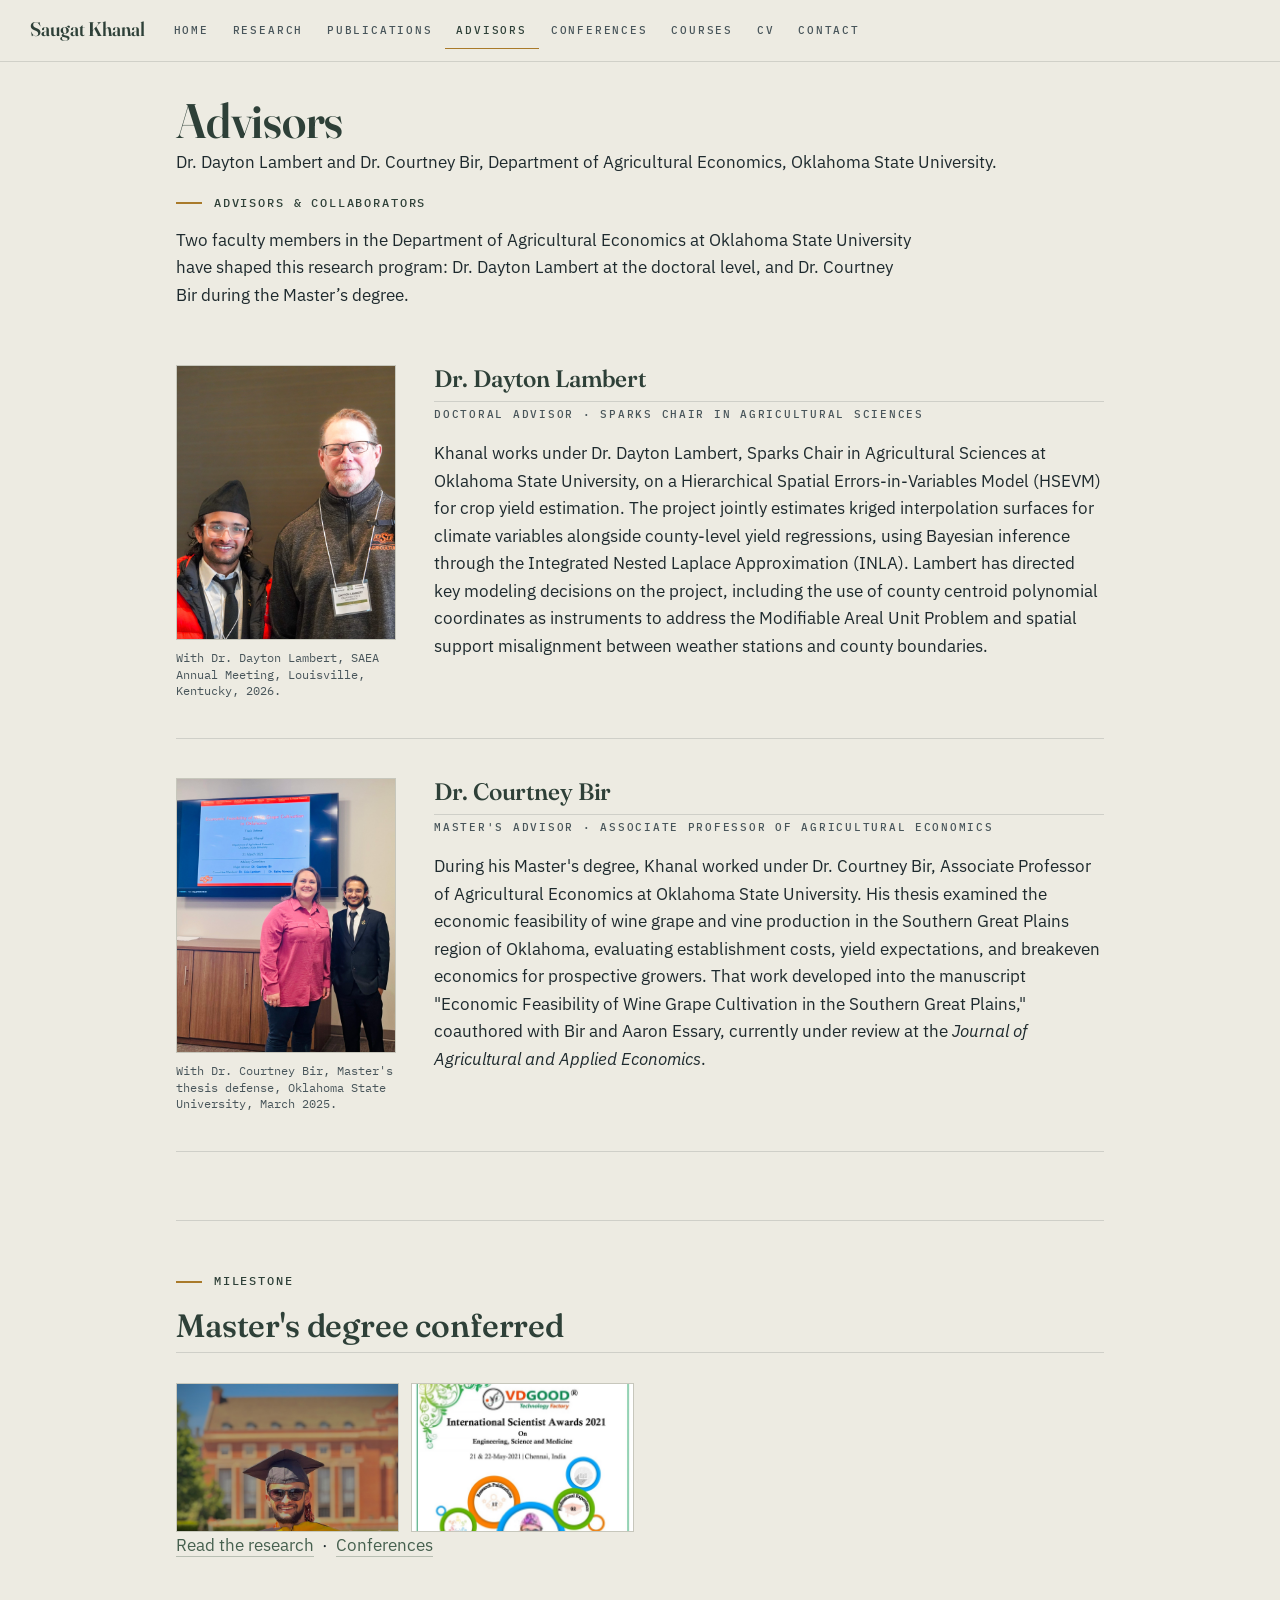
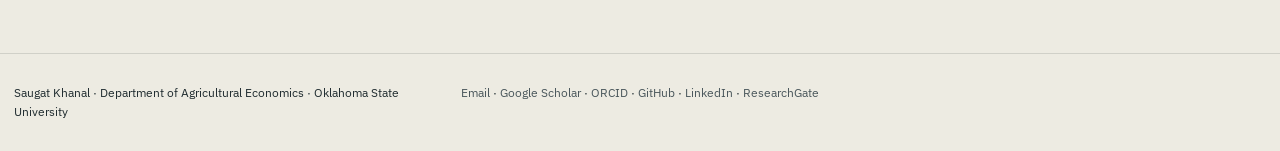
==== advisors.html @ f4652883 "Built site for gh-pages" ====
<!DOCTYPE html>
<html xmlns="http://www.w3.org/1999/xhtml" lang="en" xml:lang="en"><head>

<meta charset="utf-8">
<meta name="generator" content="quarto-1.10.18">

<meta name="viewport" content="width=device-width, initial-scale=1.0, user-scalable=yes">

<meta name="description" content="Dr.&nbsp;Dayton Lambert and Dr.&nbsp;Courtney Bir, Department of Agricultural Economics, Oklahoma State University.">

<title>Advisors – Saugat Khanal</title>
<style>
/* Default styles provided by pandoc.
** See https://pandoc.org/MANUAL.html#variables-for-html for config info.
*/
span.smallcaps{font-variant: small-caps;}
div.columns{display: flex; gap: 1.5em;}
div.column{flex: auto;}
@media screen {
div.columns{gap: min(4vw, 1.5em);}
div.column{overflow-x: auto;}
}
div.hanging-indent{margin-left: 1.5em; text-indent: -1.5em;}
ul.task-list{list-style: none;}
ul.task-list li input[type="checkbox"] {
  width: 0.8em;
  margin: 0 0.8em 0.2em -1em; /* quarto-specific, see https://github.com/quarto-dev/quarto-cli/issues/4556 */ 
  vertical-align: middle;
}
</style>


<script src="site_libs/quarto-nav/quarto-nav.js"></script>
<script src="site_libs/quarto-nav/headroom.min.js"></script>
<link href="./assets/images/favicon.svg" rel="icon" type="image/svg+xml">
<script src="site_libs/clipboard/clipboard.min.js"></script>
<script src="site_libs/quarto-html/quarto.js" type="module"></script>
<script src="site_libs/quarto-html/tabsets/tabsets.js" type="module"></script>
<script src="site_libs/quarto-html/popper.min.js"></script>
<script src="site_libs/quarto-html/tippy.umd.min.js"></script>
<link href="site_libs/quarto-html/tippy.css" rel="stylesheet">
<link href="site_libs/quarto-html/quarto-syntax-highlighting-c7e68cbf4fd09285039b7e9a23f813c3.css" rel="stylesheet" id="quarto-text-highlighting-styles">
<script src="site_libs/bootstrap/bootstrap.min.js"></script>
<link href="site_libs/bootstrap/bootstrap-icons.css" rel="stylesheet">
<link href="site_libs/bootstrap/bootstrap-fac0b4073de7411f6df9f68bcbe34efd.min.css" rel="stylesheet" append-hash="true" id="quarto-bootstrap" data-mode="light">
<script id="quarto-search-options" type="application/json">{
  "language": {
    "search-no-results-text": "No results",
    "search-matching-documents-text": "matching documents",
    "search-copy-link-title": "Copy link to search",
    "search-hide-matches-text": "Hide additional matches",
    "search-more-match-text": "more match in this document",
    "search-more-matches-text": "more matches in this document",
    "search-clear-button-title": "Clear",
    "search-text-placeholder": "",
    "search-detached-cancel-button-title": "Cancel",
    "search-submit-button-title": "Submit",
    "search-label": "Search"
  }
}</script>
<link rel="preconnect" href="https://fonts.googleapis.com">
<link rel="preconnect" href="https://fonts.gstatic.com" crossorigin="">
<link href="https://fonts.googleapis.com/css2?family=Fraunces:opsz,wght@9..144,400;9..144,500;9..144,600&amp;family=IBM+Plex+Mono:wght@400;500&amp;family=IBM+Plex+Sans:ital,wght@0,400;0,500;0,600;1,400&amp;display=swap" rel="stylesheet">
<meta name="author" content="Saugat Khanal">


<meta property="og:title" content="Advisors – Saugat Khanal">
<meta property="og:description" content="Dr.&nbsp;Dayton Lambert and Dr.&nbsp;Courtney Bir, Department of Agricultural Economics, Oklahoma State University.">
<meta property="og:image" content="https://saugat2000.github.io/academic-site/assets/images/lambert.jpg">
<meta property="og:site_name" content="Saugat Khanal">
<meta property="og:image:alt" content="Saugat Khanal with Dr. Dayton Lambert at the SAEA 2026 Annual Meeting">
</head>

<body class="nav-fixed fullcontent quarto-light">

<div id="quarto-search-results"></div>
  <header id="quarto-header" class="headroom fixed-top">
    <nav class="navbar navbar-expand-lg " data-bs-theme="dark">
      <div class="navbar-container container-fluid">
      <div class="navbar-brand-container mx-auto">
    <a class="navbar-brand" href="./index.html">
    <span class="navbar-title">Saugat Khanal</span>
    </a>
  </div>
          <button class="navbar-toggler" type="button" data-bs-toggle="collapse" data-bs-target="#navbarCollapse" aria-controls="navbarCollapse" role="menu" aria-expanded="false" aria-label="Toggle navigation" onclick="if (window.quartoToggleHeadroom) { window.quartoToggleHeadroom(); }">
  <span class="navbar-toggler-icon"></span>
</button>
          <div class="collapse navbar-collapse" id="navbarCollapse">
            <ul class="navbar-nav navbar-nav-scroll me-auto">
  <li class="nav-item">
    <a class="nav-link" href="./index.html"> 
<span class="menu-text">Home</span></a>
  </li>  
  <li class="nav-item">
    <a class="nav-link" href="./research.html"> 
<span class="menu-text">Research</span></a>
  </li>  
  <li class="nav-item">
    <a class="nav-link" href="./publications.html"> 
<span class="menu-text">Publications</span></a>
  </li>  
  <li class="nav-item">
    <a class="nav-link active" href="./advisors.html" aria-current="page"> 
<span class="menu-text">Advisors</span></a>
  </li>  
  <li class="nav-item">
    <a class="nav-link" href="./conferences.html"> 
<span class="menu-text">Conferences</span></a>
  </li>  
  <li class="nav-item">
    <a class="nav-link" href="./courses.html"> 
<span class="menu-text">Courses</span></a>
  </li>  
  <li class="nav-item">
    <a class="nav-link" href="./cv.html"> 
<span class="menu-text">CV</span></a>
  </li>  
  <li class="nav-item">
    <a class="nav-link" href="./contact.html"> 
<span class="menu-text">Contact</span></a>
  </li>  
</ul>
          </div> <!-- /navcollapse -->
            <div class="quarto-navbar-tools">
</div>
      </div> <!-- /container-fluid -->
    </nav>
</header>
<!-- content -->
<div id="quarto-content" class="quarto-container page-columns page-rows-contents page-layout-article page-navbar">
<!-- sidebar -->
<!-- margin-sidebar -->
    
<!-- main -->
<main class="content" id="quarto-document-content">

<header id="title-block-header" class="quarto-title-block default">
<div class="quarto-title">
<h1 class="title">Advisors</h1>
</div>

<div>
  <div class="description">
    Dr.&nbsp;Dayton Lambert and Dr.&nbsp;Courtney Bir, Department of Agricultural Economics, Oklahoma State University.
  </div>
</div>


<div class="quarto-title-meta">

    
  
    
  </div>
  


</header>


<div class="eyebrow">Advisors &amp; collaborators</div>
<p>Two faculty members in the Department of Agricultural Economics at Oklahoma State University have shaped this research program: Dr.&nbsp;Dayton Lambert at the doctoral level, and Dr.&nbsp;Courtney Bir during the Master’s degree.</p>
<div class="person">
  <div>
    <img class="person__photo" src="assets/images/lambert.jpg" alt="Saugat Khanal with Dr. Dayton Lambert at the SAEA 2026 Annual Meeting">
    <div class="person__caption">With Dr. Dayton Lambert, SAEA Annual Meeting, Louisville, Kentucky, 2026.</div>
  </div>
  <div>
    <h2 class="person__name">Dr. Dayton Lambert</h2>
    <div class="person__role">Doctoral advisor · Sparks Chair in Agricultural Sciences</div>
    <p>
      Khanal works under Dr. Dayton Lambert, Sparks Chair in Agricultural
      Sciences at Oklahoma State University, on a Hierarchical Spatial
      Errors-in-Variables Model (HSEVM) for crop yield estimation. The project
      jointly estimates kriged interpolation surfaces for climate variables
      alongside county-level yield regressions, using Bayesian inference through
      the Integrated Nested Laplace Approximation (INLA). Lambert has directed
      key modeling decisions on the project, including the use of county
      centroid polynomial coordinates as instruments to address the Modifiable
      Areal Unit Problem and spatial support misalignment between weather
      stations and county boundaries.
    </p>
  </div>
</div>
<div class="person">
  <div>
    <img class="person__photo" src="assets/images/bir.jpg" alt="Saugat Khanal with Dr. Courtney Bir at his Master's thesis defense">
    <div class="person__caption">With Dr. Courtney Bir, Master's thesis defense, Oklahoma State University, March 2025.</div>
  </div>
  <div>
    <h2 class="person__name">Dr. Courtney Bir</h2>
    <div class="person__role">Master's advisor · Associate Professor of Agricultural Economics</div>
    <p>
      During his Master's degree, Khanal worked under Dr. Courtney Bir,
      Associate Professor of Agricultural Economics at Oklahoma State
      University. His thesis examined the economic feasibility of wine grape and
      vine production in the Southern Great Plains region of Oklahoma,
      evaluating establishment costs, yield expectations, and breakeven
      economics for prospective growers. That work developed into the manuscript
      "Economic Feasibility of Wine Grape Cultivation in the Southern Great
      Plains," coauthored with Bir and Aaron Essary, currently under review at
      the <em>Journal of Agricultural and Applied Economics</em>.
    </p>
  </div>
</div>
<div class="section-head">
  <div class="eyebrow">Milestone</div>
  <h2>Master's degree conferred</h2>
</div>
<div class="gallery">
  <img src="assets/images/graduation.jpg" alt="Saugat Khanal at his Master's graduation, Oklahoma State University" loading="lazy">
  <img src="assets/images/award.jpg" alt="International Scientist Award (Emerging Scientist Award) certificate" loading="lazy">
</div>
<p><a href="./research.html">Read the research</a> &nbsp;·&nbsp; <a href="./conferences.html">Conferences</a></p>



</main> <!-- /main -->
<script id="quarto-html-after-body" type="application/javascript">
  window.document.addEventListener("DOMContentLoaded", function (event) {
    const isCodeAnnotation = (el) => {
      for (const clz of el.classList) {
        if (clz.startsWith('code-annotation-')) {                     
          return true;
        }
      }
      return false;
    }
    const onCopySuccess = function(e) {
      // button target
      const button = e.trigger;
      // don't keep focus
      button.blur();
      // flash "checked"
      button.classList.add('code-copy-button-checked');
      var currentTitle = button.getAttribute("title");
      button.setAttribute("title", "Copied!");
      let tooltip;
      if (window.bootstrap) {
        button.setAttribute("data-bs-toggle", "tooltip");
        button.setAttribute("data-bs-placement", "left");
        button.setAttribute("data-bs-title", "Copied!");
        tooltip = new bootstrap.Tooltip(button, 
          { trigger: "manual", 
            customClass: "code-copy-button-tooltip",
            offset: [0, -8]});
        tooltip.show();    
      }
      setTimeout(function() {
        if (tooltip) {
          tooltip.hide();
          button.removeAttribute("data-bs-title");
          button.removeAttribute("data-bs-toggle");
          button.removeAttribute("data-bs-placement");
        }
        button.setAttribute("title", currentTitle);
        button.classList.remove('code-copy-button-checked');
      }, 1000);
      // clear code selection
      e.clearSelection();
    }
    const getTextToCopy = function(trigger) {
      const outerScaffold = trigger.parentElement.cloneNode(true);
      const codeEl = outerScaffold.querySelector('code');
      for (const childEl of codeEl.children) {
        if (isCodeAnnotation(childEl)) {
          childEl.remove();
        }
      }
      return codeEl.innerText;
    }
    const clipboard = new window.ClipboardJS('.code-copy-button:not([data-in-quarto-modal])', {
      text: getTextToCopy
    });
    clipboard.on('success', onCopySuccess);
    if (window.document.getElementById('quarto-embedded-source-code-modal')) {
      const clipboardModal = new window.ClipboardJS('.code-copy-button[data-in-quarto-modal]', {
        text: getTextToCopy,
        container: window.document.getElementById('quarto-embedded-source-code-modal')
      });
      clipboardModal.on('success', onCopySuccess);
    }
      var localhostRegex = new RegExp(/^(?:http|https):\/\/localhost\:?[0-9]*\//);
      var mailtoRegex = new RegExp(/^mailto:/);
        var filterRegex = new RegExp("https:\/\/saugat2000\.github\.io\/academic-site\/");
      var isInternal = (href) => {
          return filterRegex.test(href) || localhostRegex.test(href) || mailtoRegex.test(href);
      }
      // Inspect non-navigation links and adorn them if external
     var links = window.document.querySelectorAll('a[href]:not(.nav-link):not(.navbar-brand):not(.toc-action):not(.sidebar-link):not(.sidebar-item-toggle):not(.pagination-link):not(.no-external):not([aria-hidden]):not(.dropdown-item):not(.quarto-navigation-tool):not(.about-link)');
      for (var i=0; i<links.length; i++) {
        const link = links[i];
        if (!isInternal(link.href)) {
          // undo the damage that might have been done by quarto-nav.js in the case of
          // links that we want to consider external
          if (link.dataset.originalHref !== undefined) {
            link.href = link.dataset.originalHref;
          }
            // target, if specified
            link.setAttribute("target", "_blank");
            if (link.getAttribute("rel") === null) {
              link.setAttribute("rel", "noopener");
            }
        }
      }
    function tippyHover(el, contentFn, onTriggerFn, onUntriggerFn) {
      const config = {
        allowHTML: true,
        maxWidth: 500,
        delay: 100,
        arrow: false,
        appendTo: function(el) {
            return el.parentElement;
        },
        interactive: true,
        interactiveBorder: 10,
        theme: 'quarto',
        placement: 'bottom-start',
      };
      if (contentFn) {
        config.content = contentFn;
      }
      if (onTriggerFn) {
        config.onTrigger = onTriggerFn;
      }
      if (onUntriggerFn) {
        config.onUntrigger = onUntriggerFn;
      }
      window.tippy(el, config); 
    }
    const noterefs = window.document.querySelectorAll('a[role="doc-noteref"]');
    for (var i=0; i<noterefs.length; i++) {
      const ref = noterefs[i];
      tippyHover(ref, function() {
        // use id or data attribute instead here
        let href = ref.getAttribute('data-footnote-href') || ref.getAttribute('href');
        try { href = new URL(href).hash; } catch {}
        const id = href.replace(/^#\/?/, "");
        const note = window.document.getElementById(id);
        if (note) {
          return note.innerHTML;
        } else {
          return "";
        }
      });
    }
    const xrefs = window.document.querySelectorAll('a.quarto-xref');
    const processXRef = (id, note) => {
      // Strip column container classes
      const stripColumnClz = (el) => {
        el.classList.remove("page-full", "page-columns");
        if (el.children) {
          for (const child of el.children) {
            stripColumnClz(child);
          }
        }
      }
      stripColumnClz(note)
      if (id === null || id.startsWith('sec-')) {
        // Special case sections, only their first couple elements
        const container = document.createElement("div");
        if (note.children && note.children.length > 2) {
          container.appendChild(note.children[0].cloneNode(true));
          for (let i = 1; i < note.children.length; i++) {
            const child = note.children[i];
            if (child.tagName === "P" && child.innerText === "") {
              continue;
            } else {
              container.appendChild(child.cloneNode(true));
              break;
            }
          }
          if (window.Quarto?.typesetMath) {
            window.Quarto.typesetMath(container);
          }
          return container.innerHTML
        } else {
          if (window.Quarto?.typesetMath) {
            window.Quarto.typesetMath(note);
          }
          return note.innerHTML;
        }
      } else {
        // Remove any anchor links if they are present
        const anchorLink = note.querySelector('a.anchorjs-link');
        if (anchorLink) {
          anchorLink.remove();
        }
        if (window.Quarto?.typesetMath) {
          window.Quarto.typesetMath(note);
        }
        if (note.classList.contains("callout")) {
          return note.outerHTML;
        } else {
          return note.innerHTML;
        }
      }
    }
    for (var i=0; i<xrefs.length; i++) {
      const xref = xrefs[i];
      tippyHover(xref, undefined, function(instance) {
        instance.disable();
        let url = xref.getAttribute('href');
        let hash = undefined; 
        if (url.startsWith('#')) {
          hash = url;
        } else {
          try { hash = new URL(url).hash; } catch {}
        }
        if (hash) {
          const id = hash.replace(/^#\/?/, "");
          const note = window.document.getElementById(id);
          if (note !== null) {
            try {
              const html = processXRef(id, note.cloneNode(true));
              instance.setContent(html);
            } finally {
              instance.enable();
              instance.show();
            }
          } else {
            // See if we can fetch this
            fetch(url.split('#')[0])
            .then(res => res.text())
            .then(html => {
              const parser = new DOMParser();
              const htmlDoc = parser.parseFromString(html, "text/html");
              const note = htmlDoc.getElementById(id);
              if (note !== null) {
                const html = processXRef(id, note);
                instance.setContent(html);
              } 
            }).finally(() => {
              instance.enable();
              instance.show();
            });
          }
        } else {
          // See if we can fetch a full url (with no hash to target)
          // This is a special case and we should probably do some content thinning / targeting
          fetch(url)
          .then(res => res.text())
          .then(html => {
            const parser = new DOMParser();
            const htmlDoc = parser.parseFromString(html, "text/html");
            const note = htmlDoc.querySelector('main.content');
            if (note !== null) {
              // This should only happen for chapter cross references
              // (since there is no id in the URL)
              // remove the first header
              if (note.children.length > 0 && note.children[0].tagName === "HEADER") {
                note.children[0].remove();
              }
              const html = processXRef(null, note);
              instance.setContent(html);
            } 
          }).finally(() => {
            instance.enable();
            instance.show();
          });
        }
      }, function(instance) {
      });
    }
        let selectedAnnoteEl;
        const selectorForAnnotation = ( cell, annotation) => {
          let cellAttr = 'data-code-cell="' + cell + '"';
          let lineAttr = 'data-code-annotation="' +  annotation + '"';
          const selector = 'span[' + cellAttr + '][' + lineAttr + ']';
          return selector;
        }
        const selectCodeLines = (annoteEl) => {
          const doc = window.document;
          const targetCell = annoteEl.getAttribute("data-target-cell");
          const targetAnnotation = annoteEl.getAttribute("data-target-annotation");
          const annoteSpan = window.document.querySelector(selectorForAnnotation(targetCell, targetAnnotation));
          const lines = annoteSpan.getAttribute("data-code-lines").split(",");
          const lineIds = lines.map((line) => {
            return targetCell + "-" + line;
          })
          let top = null;
          let height = null;
          let parent = null;
          if (lineIds.length > 0) {
              //compute the position of the single el (top and bottom and make a div)
              const el = window.document.getElementById(lineIds[0]);
              top = el.offsetTop;
              height = el.offsetHeight;
              parent = el.parentElement.parentElement;
            if (lineIds.length > 1) {
              const lastEl = window.document.getElementById(lineIds[lineIds.length - 1]);
              const bottom = lastEl.offsetTop + lastEl.offsetHeight;
              height = bottom - top;
            }
            if (top !== null && height !== null && parent !== null) {
              // cook up a div (if necessary) and position it 
              let div = window.document.getElementById("code-annotation-line-highlight");
              if (div === null) {
                div = window.document.createElement("div");
                div.setAttribute("id", "code-annotation-line-highlight");
                div.style.position = 'absolute';
                parent.appendChild(div);
              }
              div.style.top = top - 2 + "px";
              div.style.height = height + 4 + "px";
              div.style.left = 0;
              let gutterDiv = window.document.getElementById("code-annotation-line-highlight-gutter");
              if (gutterDiv === null) {
                gutterDiv = window.document.createElement("div");
                gutterDiv.setAttribute("id", "code-annotation-line-highlight-gutter");
                gutterDiv.style.position = 'absolute';
                const codeCell = window.document.getElementById(targetCell);
                const gutter = codeCell.querySelector('.code-annotation-gutter');
                gutter.appendChild(gutterDiv);
              }
              gutterDiv.style.top = top - 2 + "px";
              gutterDiv.style.height = height + 4 + "px";
            }
            selectedAnnoteEl = annoteEl;
          }
        };
        const unselectCodeLines = () => {
          const elementsIds = ["code-annotation-line-highlight", "code-annotation-line-highlight-gutter"];
          elementsIds.forEach((elId) => {
            const div = window.document.getElementById(elId);
            if (div) {
              div.remove();
            }
          });
          selectedAnnoteEl = undefined;
        };
          // Handle positioning of the toggle
      window.addEventListener(
        "resize",
        throttle(() => {
          elRect = undefined;
          if (selectedAnnoteEl) {
            selectCodeLines(selectedAnnoteEl);
          }
        }, 10)
      );
      function throttle(fn, ms) {
      let throttle = false;
      let timer;
        return (...args) => {
          if(!throttle) { // first call gets through
              fn.apply(this, args);
              throttle = true;
          } else { // all the others get throttled
              if(timer) clearTimeout(timer); // cancel #2
              timer = setTimeout(() => {
                fn.apply(this, args);
                timer = throttle = false;
              }, ms);
          }
        };
      }
        // Attach click handler to the DT
        const annoteDls = window.document.querySelectorAll('dt[data-target-cell]');
        for (const annoteDlNode of annoteDls) {
          annoteDlNode.addEventListener('click', (event) => {
            const clickedEl = event.target;
            if (clickedEl !== selectedAnnoteEl) {
              unselectCodeLines();
              const activeEl = window.document.querySelector('dt[data-target-cell].code-annotation-active');
              if (activeEl) {
                activeEl.classList.remove('code-annotation-active');
              }
              selectCodeLines(clickedEl);
              clickedEl.classList.add('code-annotation-active');
            } else {
              // Unselect the line
              unselectCodeLines();
              clickedEl.classList.remove('code-annotation-active');
            }
          });
        }
    const findCites = (el) => {
      const parentEl = el.parentElement;
      if (parentEl) {
        const cites = parentEl.dataset.cites;
        if (cites) {
          return {
            el,
            cites: cites.split(' ')
          };
        } else {
          return findCites(el.parentElement)
        }
      } else {
        return undefined;
      }
    };
    var bibliorefs = window.document.querySelectorAll('a[role="doc-biblioref"]');
    for (var i=0; i<bibliorefs.length; i++) {
      const ref = bibliorefs[i];
      const citeInfo = findCites(ref);
      if (citeInfo) {
        tippyHover(citeInfo.el, function() {
          var popup = window.document.createElement('div');
          citeInfo.cites.forEach(function(cite) {
            var citeDiv = window.document.createElement('div');
            citeDiv.classList.add('hanging-indent');
            citeDiv.classList.add('csl-entry');
            var biblioDiv = window.document.getElementById('ref-' + cite);
            if (biblioDiv) {
              citeDiv.innerHTML = biblioDiv.innerHTML;
            }
            popup.appendChild(citeDiv);
          });
          return popup.innerHTML;
        });
      }
    }
  });
  </script>
</div> <!-- /content -->
<footer class="footer">
  <div class="nav-footer">
    <div class="nav-footer-left">
<p>Saugat Khanal · Department of Agricultural Economics · Oklahoma State University</p>
</div>   
    <div class="nav-footer-center">
<p><a href="mailto:saugat.khanal@okstate.edu">Email</a> · <a href="https://scholar.google.com/citations?user=a7dtE0YAAAAJ&amp;hl=en">Google Scholar</a> · <a href="https://orcid.org/0000-0002-9146-7428">ORCID</a> · <a href="https://github.com/Saugat2000">GitHub</a> · <a href="https://www.linkedin.com/in/saugat-khanal-714090275/">LinkedIn</a> · <a href="https://www.researchgate.net/profile/Saugat-Khanal-3?ev=hdr_xprf">ResearchGate</a></p>
</div>
    <div class="nav-footer-right">
      &nbsp;
    </div>
  </div>
</footer>




</body></html>
---- site_libs/quarto-html/tippy.css ----
.tippy-box[data-animation=fade][data-state=hidden]{opacity:0}[data-tippy-root]{max-width:calc(100vw - 10px)}.tippy-box{position:relative;background-color:#333;color:#fff;border-radius:4px;font-size:14px;line-height:1.4;white-space:normal;outline:0;transition-property:transform,visibility,opacity}.tippy-box[data-placement^=top]>.tippy-arrow{bottom:0}.tippy-box[data-placement^=top]>.tippy-arrow:before{bottom:-7px;left:0;border-width:8px 8px 0;border-top-color:initial;transform-origin:center top}.tippy-box[data-placement^=bottom]>.tippy-arrow{top:0}.tippy-box[data-placement^=bottom]>.tippy-arrow:before{top:-7px;left:0;border-width:0 8px 8px;border-bottom-color:initial;transform-origin:center bottom}.tippy-box[data-placement^=left]>.tippy-arrow{right:0}.tippy-box[data-placement^=left]>.tippy-arrow:before{border-width:8px 0 8px 8px;border-left-color:initial;right:-7px;transform-origin:center left}.tippy-box[data-placement^=right]>.tippy-arrow{left:0}.tippy-box[data-placement^=right]>.tippy-arrow:before{left:-7px;border-width:8px 8px 8px 0;border-right-color:initial;transform-origin:center right}.tippy-box[data-inertia][data-state=visible]{transition-timing-function:cubic-bezier(.54,1.5,.38,1.11)}.tippy-arrow{width:16px;height:16px;color:#333}.tippy-arrow:before{content:"";position:absolute;border-color:transparent;border-style:solid}.tippy-content{position:relative;padding:5px 9px;z-index:1}
---- site_libs/quarto-html/quarto-syntax-highlighting-c7e68cbf4fd09285039b7e9a23f813c3.css ----
/* quarto syntax highlight colors */
:root {
  --quarto-hl-ot-color: #003B4F;
  --quarto-hl-at-color: #657422;
  --quarto-hl-ss-color: #20794D;
  --quarto-hl-an-color: #5E5E5E;
  --quarto-hl-fu-color: #4758AB;
  --quarto-hl-st-color: #20794D;
  --quarto-hl-cf-color: #003B4F;
  --quarto-hl-op-color: #5E5E5E;
  --quarto-hl-er-color: #AD0000;
  --quarto-hl-bn-color: #AD0000;
  --quarto-hl-al-color: #AD0000;
  --quarto-hl-va-color: #111111;
  --quarto-hl-bu-color: inherit;
  --quarto-hl-ex-color: inherit;
  --quarto-hl-pp-color: #AD0000;
  --quarto-hl-in-color: #5E5E5E;
  --quarto-hl-vs-color: #20794D;
  --quarto-hl-wa-color: #5E5E5E;
  --quarto-hl-do-color: #5E5E5E;
  --quarto-hl-im-color: #00769E;
  --quarto-hl-ch-color: #20794D;
  --quarto-hl-dt-color: #AD0000;
  --quarto-hl-fl-color: #AD0000;
  --quarto-hl-co-color: #5E5E5E;
  --quarto-hl-cv-color: #5E5E5E;
  --quarto-hl-cn-color: #8f5902;
  --quarto-hl-sc-color: #5E5E5E;
  --quarto-hl-dv-color: #AD0000;
  --quarto-hl-kw-color: #003B4F;
}

/* other quarto variables */
:root {
  --quarto-font-monospace: "IBM Plex Mono", ui-monospace, SFMono-Regular, Menlo, monospace;
}

/* syntax highlight based on Pandoc's rules */
pre > code.sourceCode > span {
  color: #003B4F;
}

code.sourceCode > span {
  color: #003B4F;
}

div.sourceCode,
div.sourceCode pre.sourceCode {
  color: #003B4F;
}

/* Normal */
code span {
  color: #003B4F;
}

/* Alert */
code span.al {
  color: #AD0000;
  font-style: inherit;
}

/* Annotation */
code span.an {
  color: #5E5E5E;
  font-style: inherit;
}

/* Attribute */
code span.at {
  color: #657422;
  font-style: inherit;
}

/* BaseN */
code span.bn {
  color: #AD0000;
  font-style: inherit;
}

/* BuiltIn */
code span.bu {
  font-style: inherit;
}

/* ControlFlow */
code span.cf {
  color: #003B4F;
  font-weight: bold;
  font-style: inherit;
}

/* Char */
code span.ch {
  color: #20794D;
  font-style: inherit;
}

/* Constant */
code span.cn {
  color: #8f5902;
  font-style: inherit;
}

/* Comment */
code span.co {
  color: #5E5E5E;
  font-style: inherit;
}

/* CommentVar */
code span.cv {
  color: #5E5E5E;
  font-style: italic;
}

/* Documentation */
code span.do {
  color: #5E5E5E;
  font-style: italic;
}

/* DataType */
code span.dt {
  color: #AD0000;
  font-style: inherit;
}

/* DecVal */
code span.dv {
  color: #AD0000;
  font-style: inherit;
}

/* Error */
code span.er {
  color: #AD0000;
  font-style: inherit;
}

/* Extension */
code span.ex {
  font-style: inherit;
}

/* Float */
code span.fl {
  color: #AD0000;
  font-style: inherit;
}

/* Function */
code span.fu {
  color: #4758AB;
  font-style: inherit;
}

/* Import */
code span.im {
  color: #00769E;
  font-style: inherit;
}

/* Information */
code span.in {
  color: #5E5E5E;
  font-style: inherit;
}

/* Keyword */
code span.kw {
  color: #003B4F;
  font-weight: bold;
  font-style: inherit;
}

/* Operator */
code span.op {
  color: #5E5E5E;
  font-style: inherit;
}

/* Other */
code span.ot {
  color: #003B4F;
  font-style: inherit;
}

/* Preprocessor */
code span.pp {
  color: #AD0000;
  font-style: inherit;
}

/* SpecialChar */
code span.sc {
  color: #5E5E5E;
  font-style: inherit;
}

/* SpecialString */
code span.ss {
  color: #20794D;
  font-style: inherit;
}

/* String */
code span.st {
  color: #20794D;
  font-style: inherit;
}

/* Variable */
code span.va {
  color: #111111;
  font-style: inherit;
}

/* VerbatimString */
code span.vs {
  color: #20794D;
  font-style: inherit;
}

/* Warning */
code span.wa {
  color: #5E5E5E;
  font-style: italic;
}

.prevent-inlining {
  content: "</";
}

/*# sourceMappingURL=ad1916037b5cce92d3f12db78d964d9b.css.map */
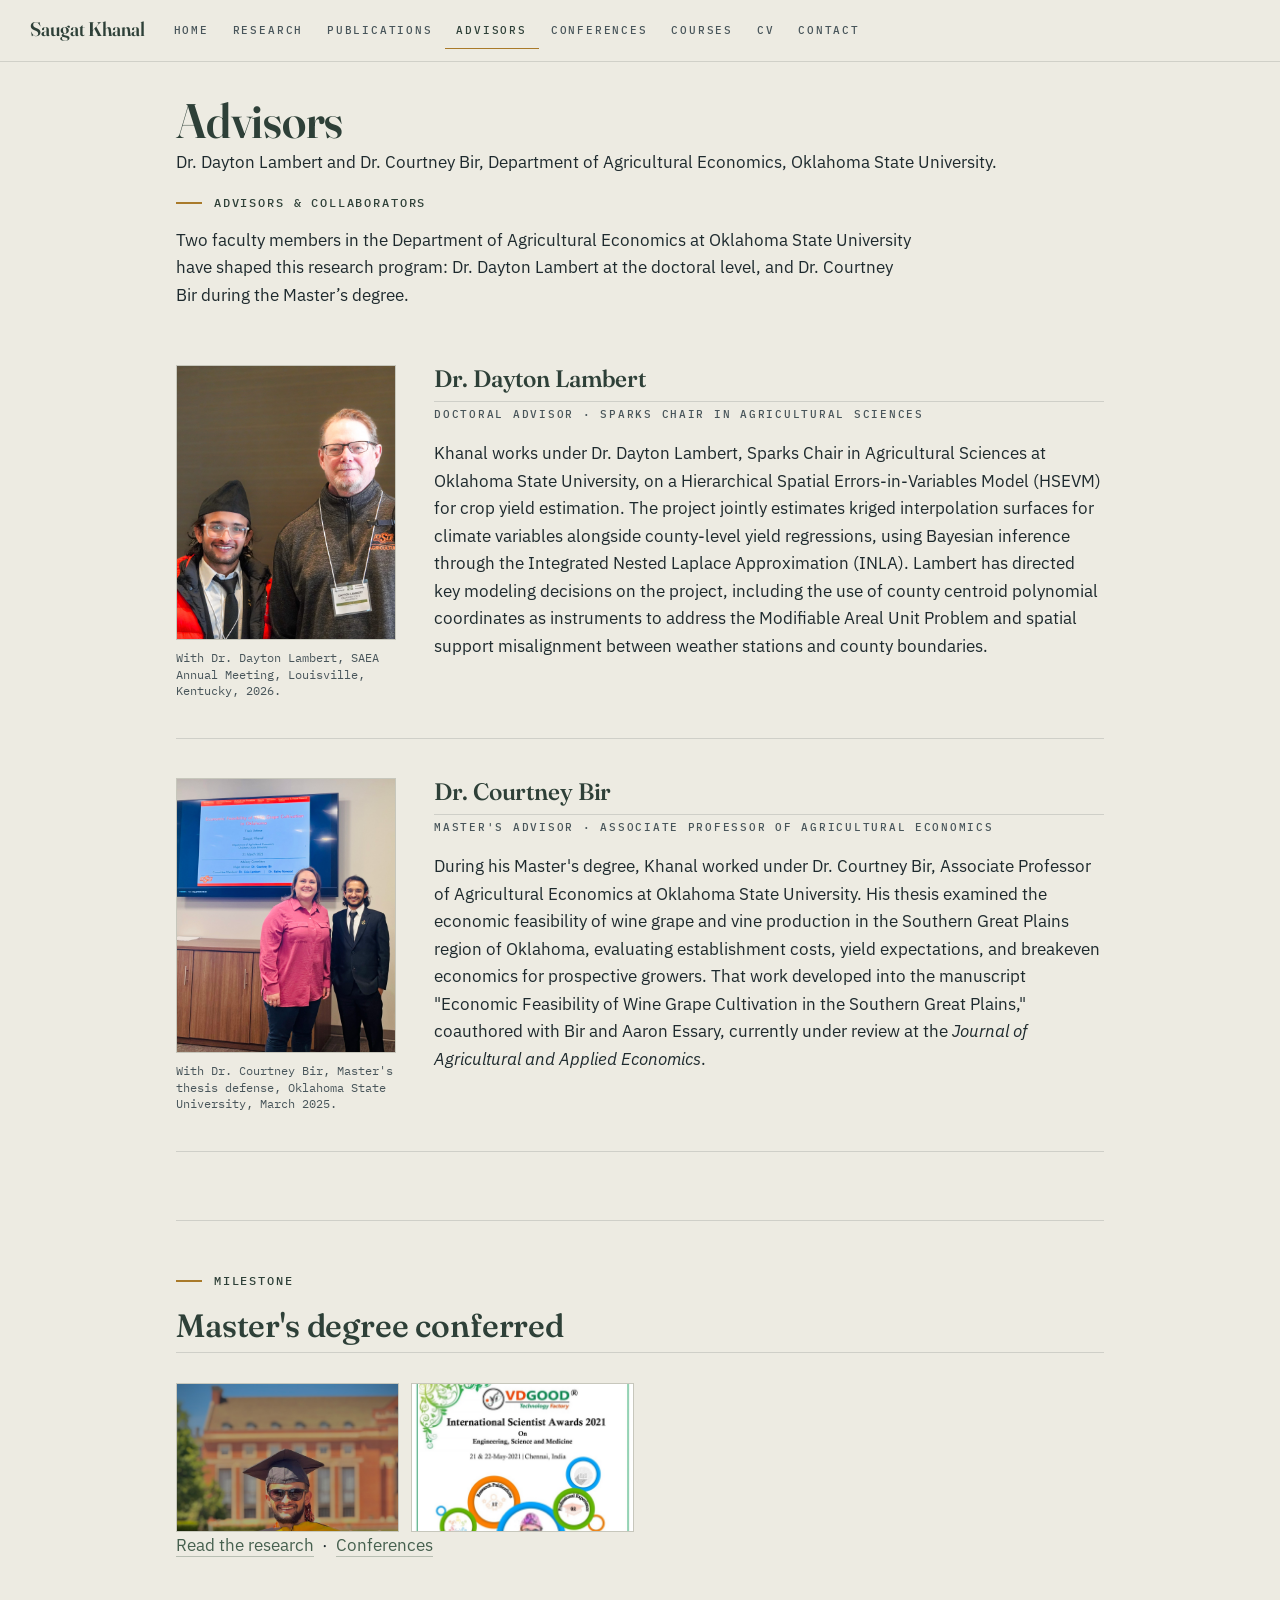
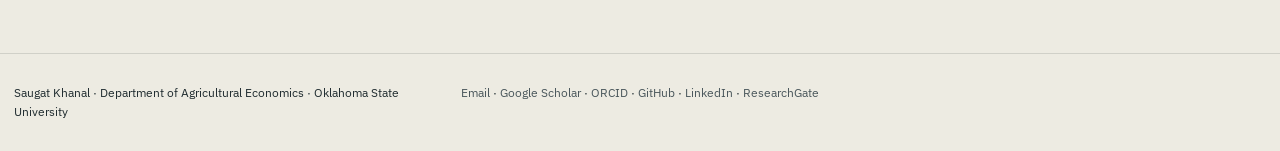
==== commit 62287c0b: "Built site for gh-pages" ====
--- a/advisors.html
+++ b/advisors.html
@@ -66,7 +66,7 @@
 
 <meta property="og:title" content="Advisors – Saugat Khanal">
 <meta property="og:description" content="Dr.&nbsp;Dayton Lambert and Dr.&nbsp;Courtney Bir, Department of Agricultural Economics, Oklahoma State University.">
-<meta property="og:image" content="https://saugat2000.github.io/academic-site/assets/images/lambert.jpg">
+<meta property="og:image" content="https://saugatkhanal.com/assets/images/lambert.jpg">
 <meta property="og:site_name" content="Saugat Khanal">
 <meta property="og:image:alt" content="Saugat Khanal with Dr. Dayton Lambert at the SAEA 2026 Annual Meeting">
 </head>
@@ -282,7 +282,7 @@
     }
       var localhostRegex = new RegExp(/^(?:http|https):\/\/localhost\:?[0-9]*\//);
       var mailtoRegex = new RegExp(/^mailto:/);
-        var filterRegex = new RegExp("https:\/\/saugat2000\.github\.io\/academic-site\/");
+        var filterRegex = new RegExp("https:\/\/saugatkhanal\.com");
       var isInternal = (href) => {
           return filterRegex.test(href) || localhostRegex.test(href) || mailtoRegex.test(href);
       }
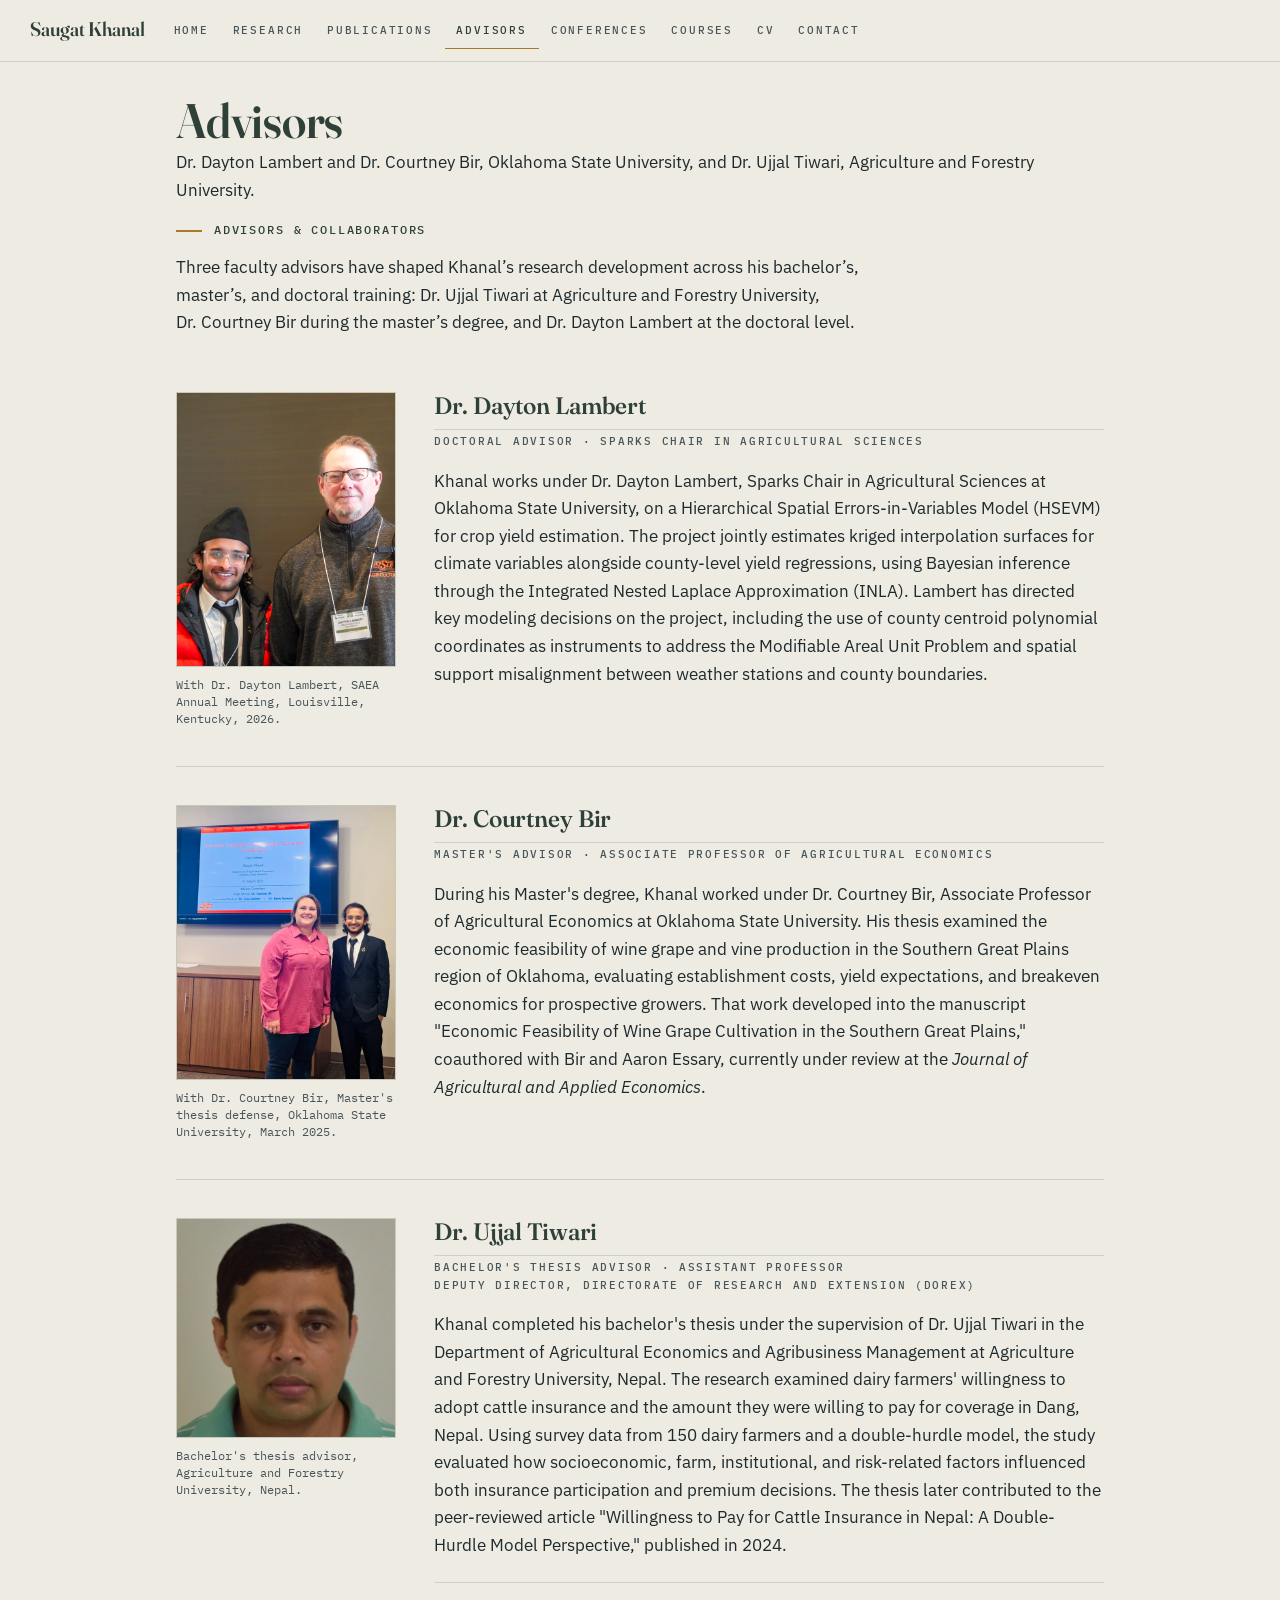
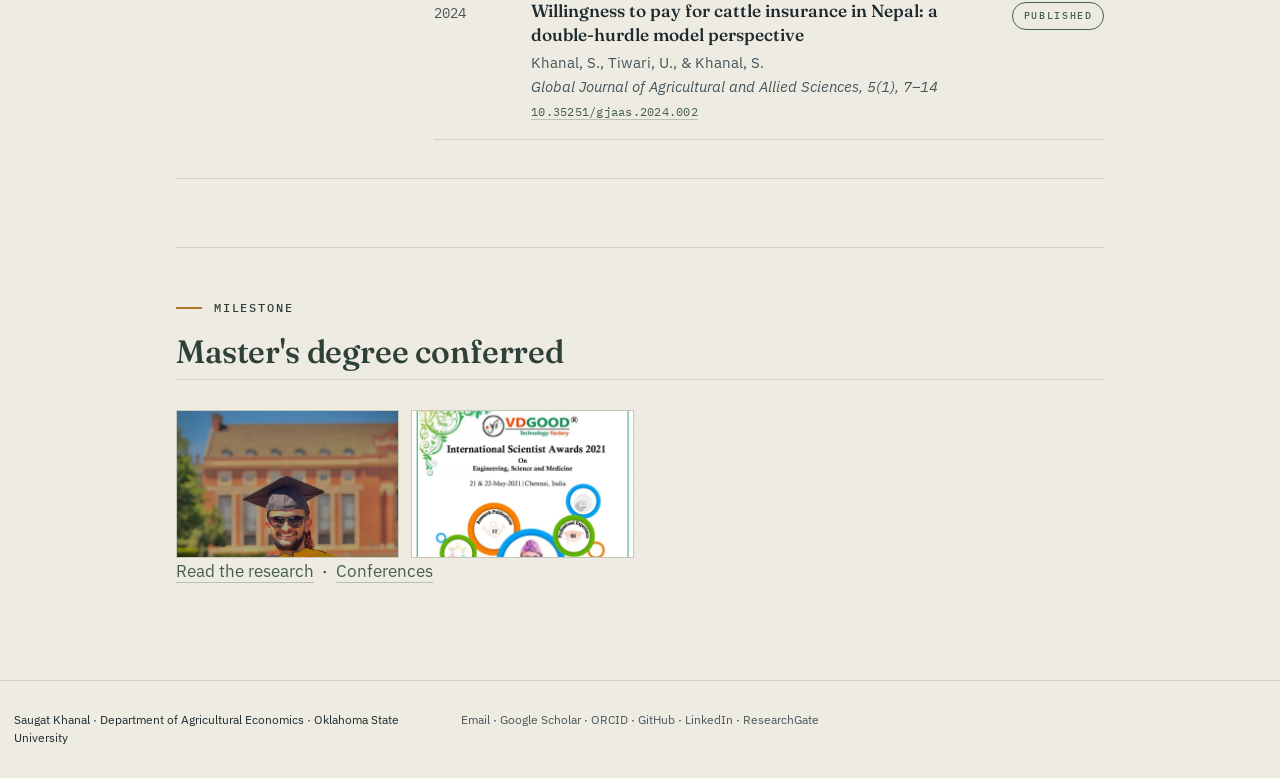
==== commit 031c1c8f: "Built site for gh-pages" ====
--- a/advisors.html
+++ b/advisors.html
@@ -6,7 +6,7 @@
 
 <meta name="viewport" content="width=device-width, initial-scale=1.0, user-scalable=yes">
 
-<meta name="description" content="Dr.&nbsp;Dayton Lambert and Dr.&nbsp;Courtney Bir, Department of Agricultural Economics, Oklahoma State University.">
+<meta name="description" content="Dr.&nbsp;Dayton Lambert and Dr.&nbsp;Courtney Bir, Oklahoma State University, and Dr.&nbsp;Ujjal Tiwari, Agriculture and Forestry University.">
 
 <title>Advisors – Saugat Khanal</title>
 <style>
@@ -42,7 +42,7 @@
 <link href="site_libs/quarto-html/quarto-syntax-highlighting-c7e68cbf4fd09285039b7e9a23f813c3.css" rel="stylesheet" id="quarto-text-highlighting-styles">
 <script src="site_libs/bootstrap/bootstrap.min.js"></script>
 <link href="site_libs/bootstrap/bootstrap-icons.css" rel="stylesheet">
-<link href="site_libs/bootstrap/bootstrap-fac0b4073de7411f6df9f68bcbe34efd.min.css" rel="stylesheet" append-hash="true" id="quarto-bootstrap" data-mode="light">
+<link href="site_libs/bootstrap/bootstrap-620105c1d17b8cbf65cfc1bab21696d0.min.css" rel="stylesheet" append-hash="true" id="quarto-bootstrap" data-mode="light">
 <script id="quarto-search-options" type="application/json">{
   "language": {
     "search-no-results-text": "No results",
@@ -65,7 +65,7 @@
 
 
 <meta property="og:title" content="Advisors – Saugat Khanal">
-<meta property="og:description" content="Dr.&nbsp;Dayton Lambert and Dr.&nbsp;Courtney Bir, Department of Agricultural Economics, Oklahoma State University.">
+<meta property="og:description" content="Dr.&nbsp;Dayton Lambert and Dr.&nbsp;Courtney Bir, Oklahoma State University, and Dr.&nbsp;Ujjal Tiwari, Agriculture and Forestry University.">
 <meta property="og:image" content="https://saugatkhanal.com/assets/images/lambert.jpg">
 <meta property="og:site_name" content="Saugat Khanal">
 <meta property="og:image:alt" content="Saugat Khanal with Dr. Dayton Lambert at the SAEA 2026 Annual Meeting">
@@ -141,7 +141,7 @@
 
 <div>
   <div class="description">
-    Dr.&nbsp;Dayton Lambert and Dr.&nbsp;Courtney Bir, Department of Agricultural Economics, Oklahoma State University.
+    Dr.&nbsp;Dayton Lambert and Dr.&nbsp;Courtney Bir, Oklahoma State University, and Dr.&nbsp;Ujjal Tiwari, Agriculture and Forestry University.
   </div>
 </div>
 
@@ -159,7 +159,7 @@
 
 
 <div class="eyebrow">Advisors &amp; collaborators</div>
-<p>Two faculty members in the Department of Agricultural Economics at Oklahoma State University have shaped this research program: Dr.&nbsp;Dayton Lambert at the doctoral level, and Dr.&nbsp;Courtney Bir during the Master’s degree.</p>
+<p>Three faculty advisors have shaped Khanal’s research development across his bachelor’s, master’s, and doctoral training: Dr.&nbsp;Ujjal Tiwari at Agriculture and Forestry University, Dr.&nbsp;Courtney Bir during the master’s degree, and Dr.&nbsp;Dayton Lambert at the doctoral level.</p>
 <div class="person">
   <div>
     <img class="person__photo" src="assets/images/lambert.jpg" alt="Saugat Khanal with Dr. Dayton Lambert at the SAEA 2026 Annual Meeting">
@@ -201,6 +201,39 @@
       Plains," coauthored with Bir and Aaron Essary, currently under review at
       the <em>Journal of Agricultural and Applied Economics</em>.
     </p>
+  </div>
+</div>
+<div class="person">
+  <div>
+    <img class="person__photo person__photo--square" src="assets/images/tiwari.jpg" alt="Dr. Ujjal Tiwari, bachelor's thesis advisor at Agriculture and Forestry University">
+    <div class="person__caption">Bachelor's thesis advisor, Agriculture and Forestry University, Nepal.</div>
+  </div>
+  <div>
+    <h2 class="person__name">Dr. Ujjal Tiwari</h2>
+    <div class="person__role">Bachelor's thesis advisor · Assistant Professor<br>Deputy Director, Directorate of Research and Extension (DoREX)</div>
+    <p>
+      Khanal completed his bachelor's thesis under the supervision of Dr. Ujjal
+      Tiwari in the Department of Agricultural Economics and Agribusiness
+      Management at Agriculture and Forestry University, Nepal. The research
+      examined dairy farmers' willingness to adopt cattle insurance and the
+      amount they were willing to pay for coverage in Dang, Nepal. Using survey
+      data from 150 dairy farmers and a double-hurdle model, the study evaluated
+      how socioeconomic, farm, institutional, and risk-related factors
+      influenced both insurance participation and premium decisions. The thesis
+      later contributed to the peer-reviewed article "Willingness to Pay for
+      Cattle Insurance in Nepal: A Double-Hurdle Model Perspective," published
+      in 2024.
+    </p>
+    <ul class="pub-list">
+      <li class="pub">
+        <div class="pub__year">2024</div>
+        <div>
+          <p class="pub__title">Willingness to pay for cattle insurance in Nepal: a double-hurdle model perspective</p>
+          <p class="pub__meta">Khanal, S., Tiwari, U., &amp; Khanal, S.<br><em>Global Journal of Agricultural and Allied Sciences, 5(1), 7–14</em><br><a class="pub__doi" href="https://doi.org/10.35251/gjaas.2024.002">10.35251/gjaas.2024.002</a></p>
+        </div>
+        <div class="pub__tag">Published</div>
+      </li>
+    </ul>
   </div>
 </div>
 <div class="section-head">
